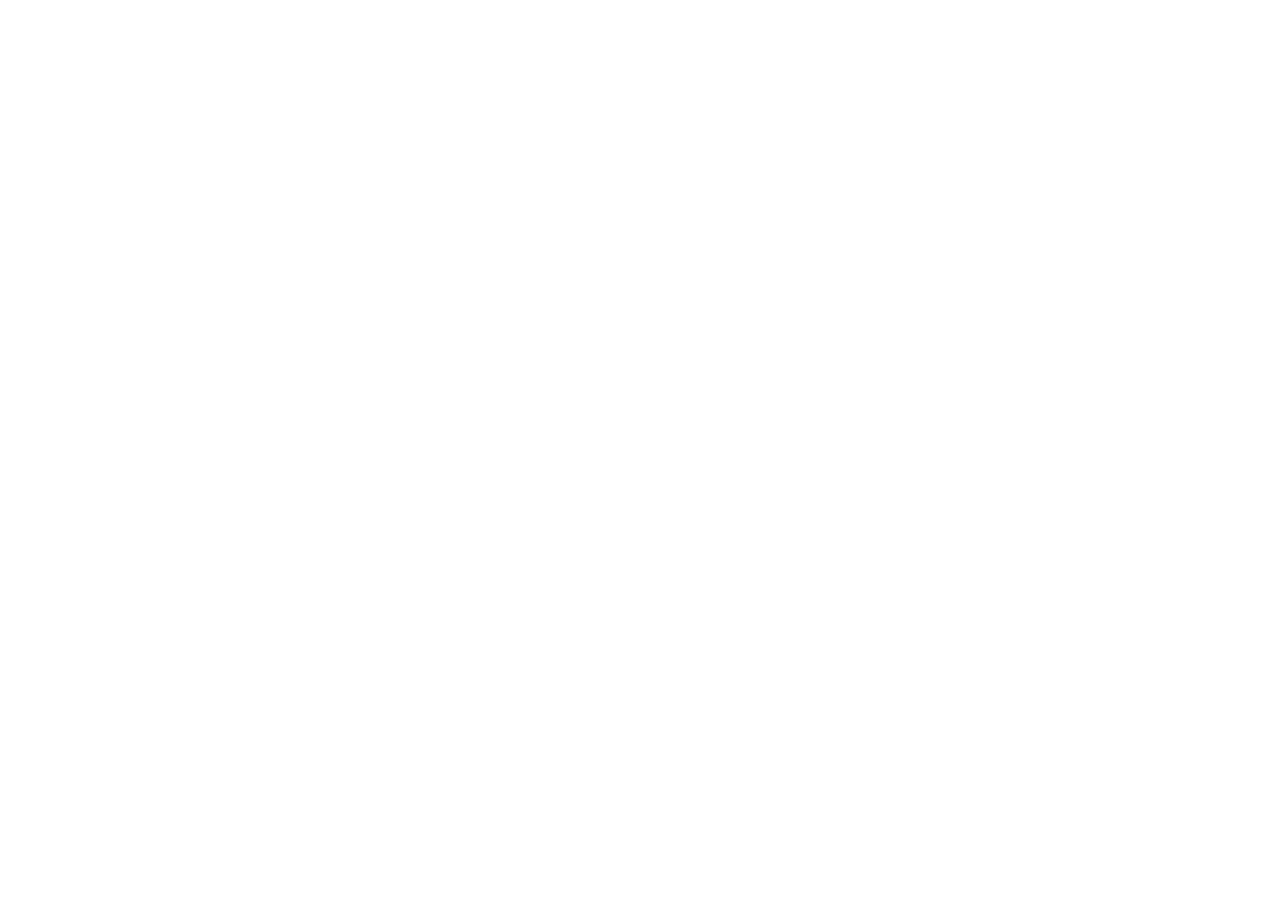
==== index.html @ b2888a11 "Initialisation du dépôt" ====
<!DOCTYPE html>
<html lang="fr">
<head>
    <meta charset="UTF-8">
    <meta name="viewport" content="width=device-width, initial-scale=1.0">
    <title>Document</title>
</head>
<body>
    
</body>
</html>
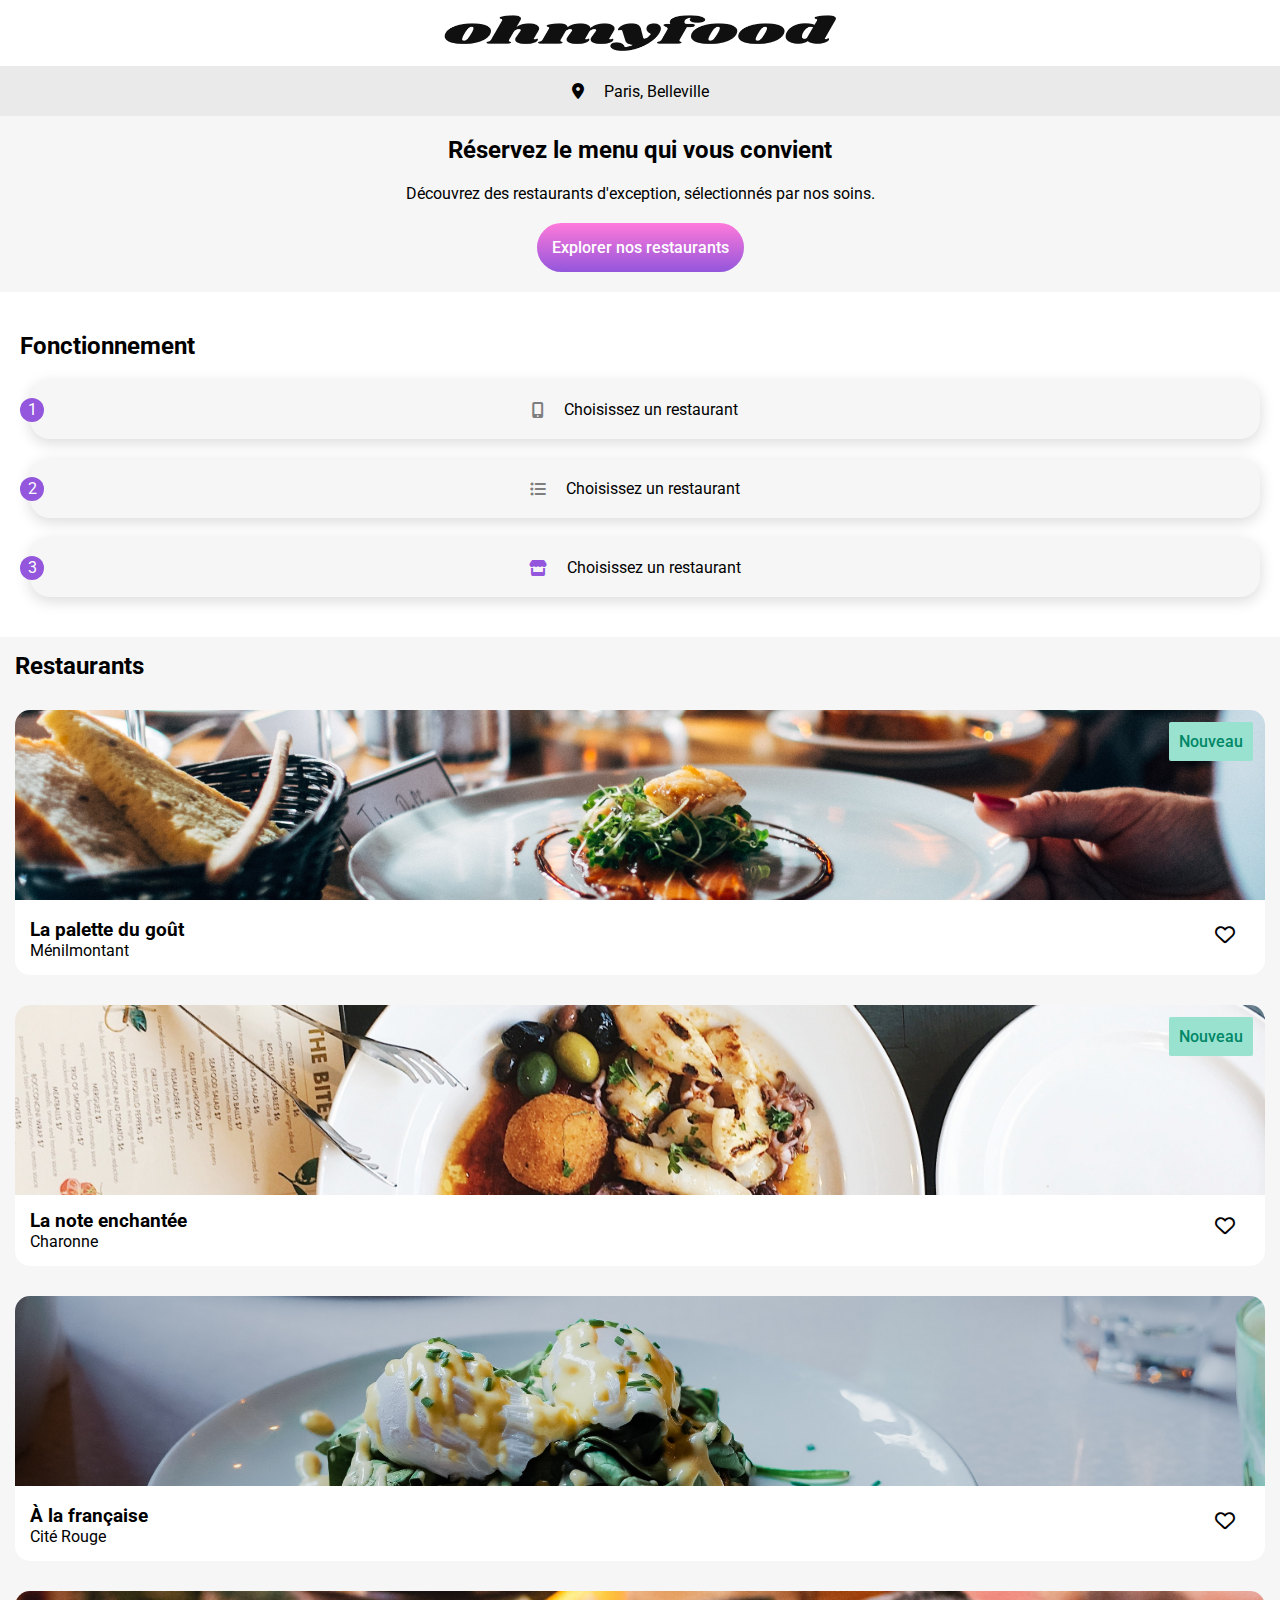
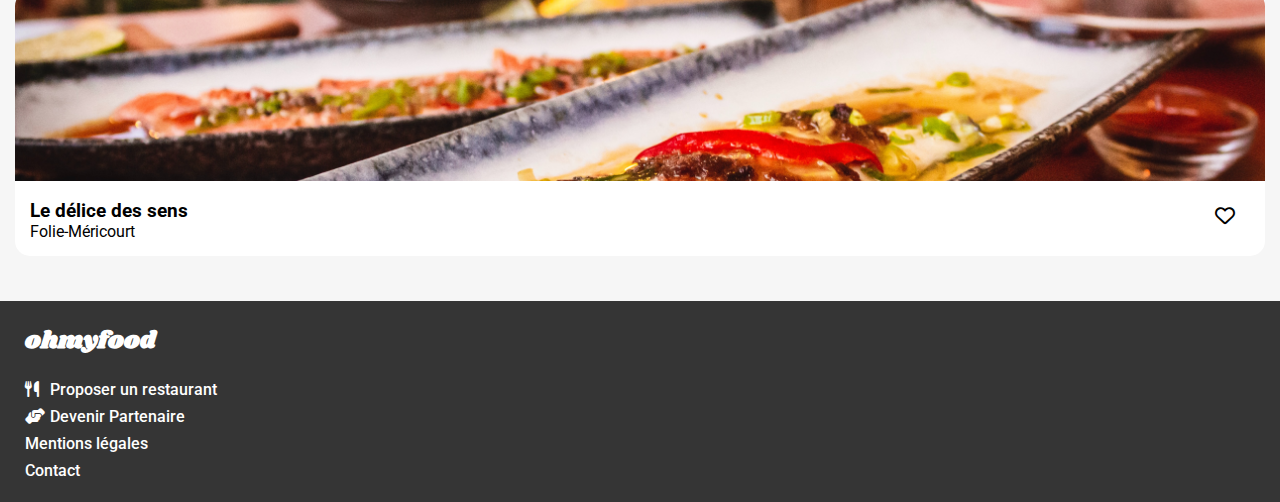
==== commit 62ae465f: "Ajout des fichiers scss + mise en page page d'accueil et composants" ====
--- a/index.html
+++ b/index.html
@@ -1,11 +1,161 @@
 <!DOCTYPE html>
 <html lang="fr">
+
 <head>
     <meta charset="UTF-8">
     <meta name="viewport" content="width=device-width, initial-scale=1.0">
-    <title>Document</title>
+    <link rel="stylesheet"
+        href="https://cdnjs.cloudflare.com/ajax/libs/font-awesome/6.4.2/css/all.min.css">
+    <link rel="stylesheet" href="assets/scss/style.css">
+    <title>Ohmyfood</title>
 </head>
+
 <body>
-    
+    <header>
+        <nav>
+            <div class="nav__logo">
+                <img class="nav__logo--img"
+                    src="assets/images/logo/ohmyfood.png"
+                    alt="Logo de l'entreprise">
+            </div>
+            <p class="nav__input">
+                <i class="fa-solid fa-location-dot"></i> Paris, Belleville
+            </p>
+        </nav>
+        <section class="section-header">
+            <h1>Réservez le menu qui vous convient</h1>
+            <p>Découvrez des restaurants d'exception, sélectionnés par nos
+                soins.</p>
+            <a href="#" class="main-button">Explorer nos restaurants</a>
+        </section>
+    </header>
+    <main>
+        <section class="section-function">
+            <h2>Fonctionnement </h2>
+            <div class="section-function__tips">
+                <div class="section-function__tips--dot">1</div>
+                <i class="fa-solid fa-mobile-screen-button"></i>
+                <p class="">Choisissez un restaurant </p>
+            </div>
+            <div class="section-function__tips">
+                <div class="section-function__tips--dot">2</div>
+                <i class="fa-solid fa-list-ul"></i>
+                <p>Choisissez un restaurant</p>
+            </div>
+            <div class="section-function__tips">
+                <div class="section-function__tips--dot">3</div>
+                <i class="fa-solid fa-store"></i>
+                <p>Choisissez un restaurant </p>
+            </div>
+        </section>
+        <section class="section-restaurants">
+            <h2>Restaurants</h2>
+            <div>
+                <article class="cards">
+                    <a href="#" class="cards__link">
+                        <img class="cards__img"
+                            src="assets/images/restaurants/La-palette-du-gout.jpg"
+                            alt="">
+                        <div class="cards__tag">Nouveau</div>
+                        <div class="cards__content">
+                            <div class="cards__title">
+                                <h3>La palette du goût</h3>
+                                <p>Ménilmontant</p>
+                            </div>
+                        </div>
+                    </a>
+                    <div class="cards__icone">
+                        <label for="checkbox" class="heart fa-stack">
+                            <input type="checkbox" name="validate"
+                                id="checkbox">
+                            <i class="fa-regular fa-heart fa-stack-1x"></i>
+                            <i class="fa-solid fa-heart fa-stack-1x"></i>
+                        </label>
+                    </div>
+                </article>
+                <article class="cards">
+                    <img class="cards__img"
+                        src="assets/images/restaurants/la-note-enchantee.jpg"
+                        alt="">
+                    <a href="#" class="cards__link">
+                        <div class="cards__tag">Nouveau</div>
+                        <div class="cards__content">
+                            <div class="cards__title">
+                                <h3>La note enchantée</h3>
+                                <p>Charonne</p>
+                            </div>
+                        </div>
+                    </a>
+                    <div class="cards__icone">
+                        <label for="checkbox2" class="heart fa-stack">
+                            <input type="checkbox" name="validate"
+                                id="checkbox2">
+                            <i class="fa-regular fa-heart fa-stack-1x"></i><i
+                                class="fa-solid fa-heart fa-stack-1x"></i>
+                        </label>
+                    </div>
+                </article>
+                <article class="cards">
+                    <a href="#" class="cards__link">
+                        <img class="cards__img"
+                            src="assets/images/restaurants/a-la-francaise.jpg"
+                            alt="">
+                        <div class="cards__content">
+                            <div class="cards__title">
+                                <h3>À la française</h3>
+                                <p>Cité Rouge</p>
+                            </div>
+
+                        </div>
+                    </a>
+                    <div class="cards__icone">
+                        <label for="checkbox3" class="heart fa-stack">
+                            <input type="checkbox" name="validate"
+                                id="checkbox3">
+                            <i class="fa-regular fa-heart fa-stack-1x"></i><i
+                                class="fa-solid fa-heart fa-stack-1x"></i>
+                        </label>
+                    </div>
+                </article>
+                <article class="cards">
+                    <a href="#" class="cards__link">
+                        <img class="cards__img"
+                            src="assets/images/restaurants/le-delice-des-sens.jpg"
+                            alt="">
+
+                        <div class="cards__content">
+
+                            <div class="cards__title">
+                                <h3>Le délice des sens</h3>
+                                <p>Folie-Méricourt</p>
+                            </div>
+                        </div>
+                    </a>
+                    <div class="cards__icone">
+                        <label for="checkbox4" class="heart fa-stack">
+                            <input type="checkbox" name="validate"
+                                id="checkbox4">
+                            <i class="fa-regular fa-heart fa-stack-1x"></i><i
+                                class="fa-solid fa-heart fa-stack-1x"></i>
+                        </label>
+                    </div>
+                </article>
+            </div>
+        </section>
+    </main>
+    <footer class="footer">
+        <h2 class="footer__title">ohmyfood</h2>
+        <ul class="footer__list">
+            <li class="footer__list--link"><i
+                    class="fa-solid fa-utensils"></i><a href="">Proposer un
+                    restaurant</a></li>
+            <li class="footer__list--link"><i
+                    class="fa-solid fa-handshake-angle"></i><a href="">Devenir
+                    Partenaire</a></li>
+            <li class="footer__list--link"><a href="#">Mentions légales</a></li>
+            <li class="footer__list--link"><a href="#">Contact</a></li>
+        </ul>
+    </footer>
 </body>
+
 </html>--- a/assets/scss/style.css
+++ b/assets/scss/style.css
@@ -0,0 +1,223 @@
+/**  Colors **/
+/************ Fonts **************/
+@import url("https://fonts.googleapis.com/css2?family=Roboto:ital,wght@0,300;0,400;0,500;0,700;1,500&display=swap");
+@import url("https://fonts.googleapis.com/css2?family=Roboto:ital,wght@0,300;0,400;0,500;0,700;1,500&family=Shrikhand&display=swap");
+/********** Linked SCSS files **********/
+.main-button {
+  width: -moz-fit-content;
+  width: fit-content;
+  background: linear-gradient(#FF79DA, #9356DC);
+  border-radius: 50px;
+  color: rgb(255, 255, 255);
+  text-align: center;
+  text-decoration: none;
+  padding: 15px;
+  font-weight: 500;
+}
+.cards {
+  position: relative;
+  display: flex;
+  flex-direction: column;
+  border-radius: 15px;
+  border-radius: 15px;
+  background: rgb(255, 255, 255);
+  overflow: hidden;
+  margin: 30px 0;
+}
+.cards__link {
+  text-decoration: none;
+  color: black;
+}
+.cards__img {
+  width: 100%;
+  height: 190px;
+  -o-object-fit: cover;
+     object-fit: cover;
+}
+.cards__tag {
+  position: absolute;
+}
+.cards__content {
+  display: flex;
+  justify-content: space-between;
+  padding: 15px;
+}
+.cards__title {
+  width: 70%;
+}
+.cards__icone {
+  font-size: 20px;
+  position: absolute;
+  right: 15px;
+  bottom: 20px;
+}
+
+.cards__tag {
+  position: absolute;
+  top: 12px;
+  right: 12px;
+  background: #99E2D0;
+  color: rgb(0, 135, 102);
+  font-weight: 500;
+  border-radius: 2px;
+  padding: 10px;
+}
+
+#checkbox, #checkbox2, #checkbox3, #checkbox4 {
+  display: none;
+}
+
+i.fa-solid.fa-heart {
+  visibility: hidden;
+  font-size: 0;
+  transition: all 0.5s ease-in-out;
+}
+
+input[type=checkbox]:checked ~ i.fa-solid.fa-heart {
+  background: linear-gradient(#FF79DA, #9356DC);
+  -webkit-background-clip: text;
+          background-clip: text;
+  -webkit-text-fill-color: transparent;
+  visibility: inherit;
+  font-size: 23px;
+}
+
+.footer {
+  padding: 22px 25px;
+  display: flex;
+  flex-direction: column;
+  background: rgb(53, 53, 53);
+  color: rgb(255, 255, 255);
+}
+.footer__title {
+  font-family: "shrikhand";
+  padding-bottom: 22px;
+}
+.footer__list {
+  display: flex;
+  flex-direction: column;
+  gap: 8px;
+  list-style: none;
+  font-weight: 500;
+  padding: 0;
+}
+.footer__list--link a {
+  text-decoration: none;
+  color: rgb(255, 255, 255);
+}
+.footer__list--link i {
+  width: 20px;
+  padding-right: 5px;
+}
+
+.loader {
+  display: flex;
+  justify-content: center;
+  align-items: center;
+}
+.loader__object {
+  height: 25vh;
+  animation: titlescale 3000ms infinite alternate-reverse;
+  font-size: 40px;
+}
+
+@keyframes titlescale {
+  0% {
+    top: 20%;
+  }
+  100% {
+    bottom: 70%;
+  }
+}
+/***************************************/
+* {
+  margin: 0;
+  font-family: "roboto", sans-serif;
+}
+
+/***************  HEADER **************/
+nav {
+  width: 100%;
+  display: flex;
+  flex-direction: column;
+  align-items: center;
+}
+nav .nav__logo {
+  width: 100%;
+  display: flex;
+  justify-content: center;
+  height: 36px;
+  padding: 15px;
+  box-shadow: 0 2px 4px 0 rgba(0, 0, 0, 0.15);
+}
+nav .nav__input {
+  display: flex;
+  justify-content: center;
+  align-items: center;
+  width: 100%;
+  margin: auto;
+  height: 50px;
+  background-color: rgb(234, 234, 234);
+  font-size: 16px;
+}
+nav .nav__input .fa-location-dot {
+  margin-right: 20px;
+}
+
+.section-header {
+  padding: 20px;
+  display: flex;
+  flex-direction: column;
+  text-align: center;
+  align-items: center;
+  gap: 20px;
+  background-color: rgb(246, 246, 246);
+}
+.section-header h1 {
+  font-size: 24px;
+}
+
+.section-function {
+  display: flex;
+  flex-direction: column;
+  gap: 20px;
+  margin: 40px 20px;
+}
+.section-function__tips {
+  display: flex;
+  justify-content: center;
+  align-items: center;
+  position: relative;
+  background-color: rgb(246, 246, 246);
+  box-shadow: 0 4px 15px 0 rgba(0, 0, 0, 0.15);
+  border-radius: 20px;
+  margin-left: 10px;
+}
+.section-function__tips--dot {
+  width: 24px;
+  height: 24px;
+  position: absolute;
+  left: -10px;
+  display: flex;
+  justify-content: center;
+  align-items: center;
+  background: #9356DC;
+  border-radius: 20px;
+  color: rgb(255, 255, 255);
+}
+.section-function__tips i {
+  color: rgb(126, 126, 126);
+}
+.section-function__tips p {
+  padding: 20px;
+}
+.section-function .fa-store {
+  color: #9356DC;
+}
+
+.section-restaurants {
+  background: rgb(246, 246, 246);
+  padding: 15px;
+  display: flex;
+  flex-direction: column;
+}/*# sourceMappingURL=style.css.map */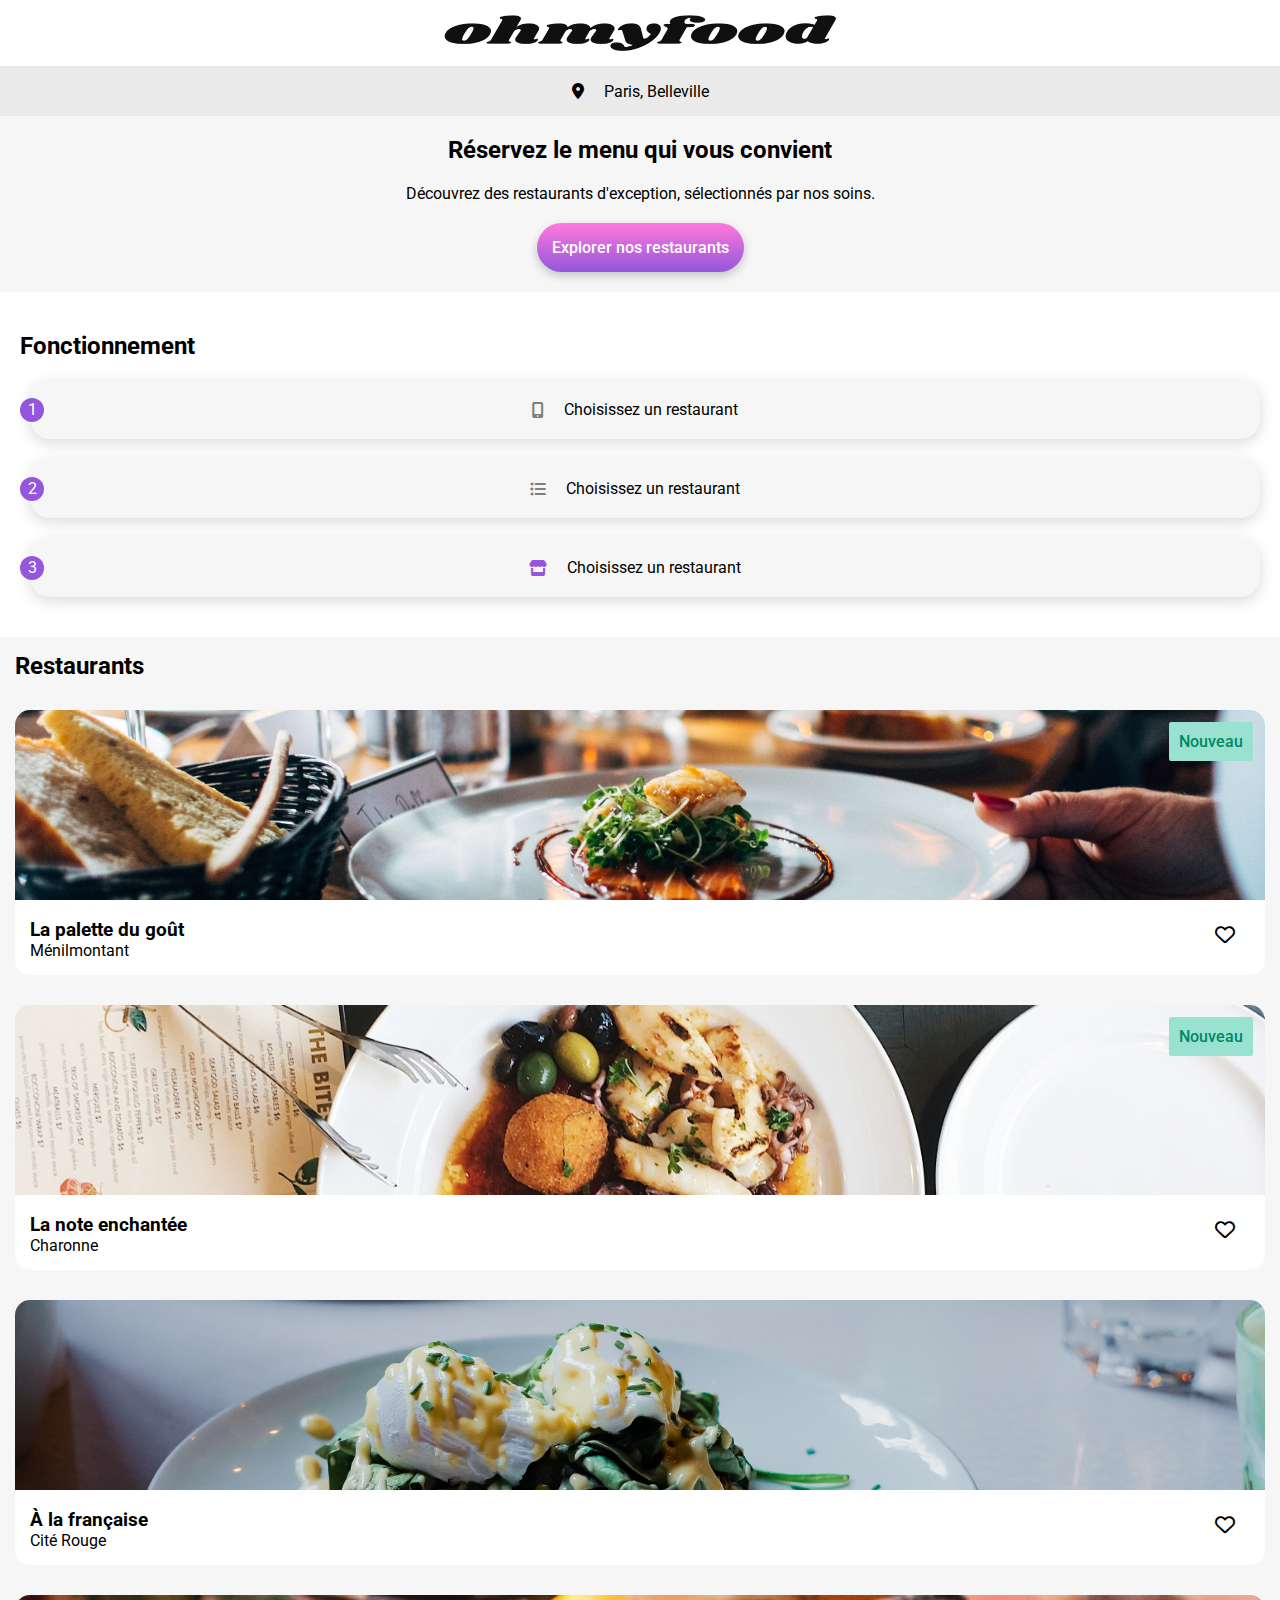
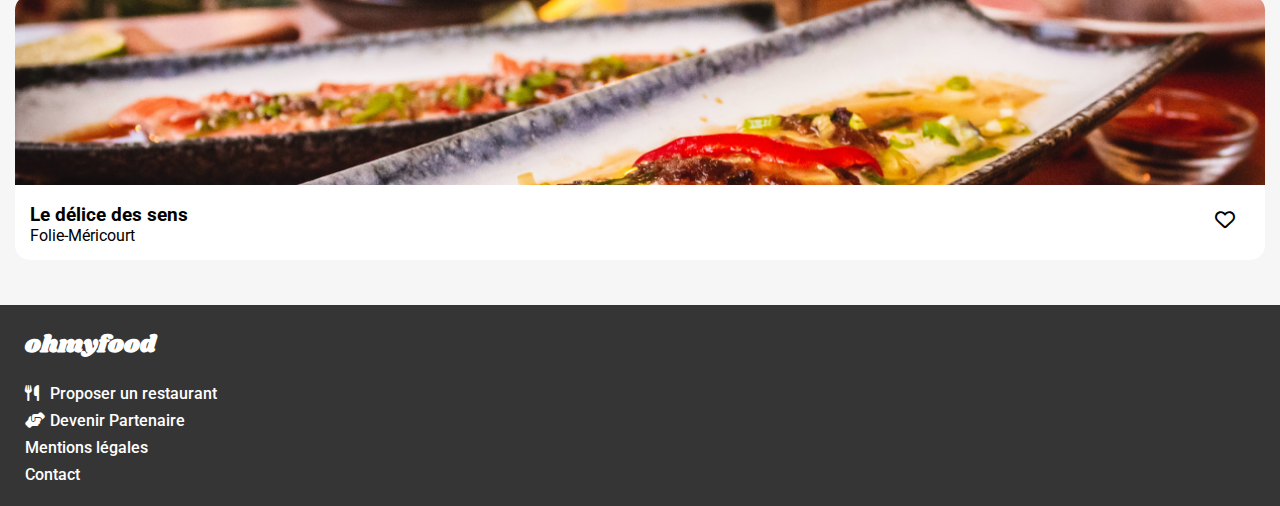
==== commit 85c1d270: "Ajouts effets hover Bouton" ====
--- a/index.html
+++ b/index.html
@@ -1,6 +1,6 @@
 <!DOCTYPE html>
 <html lang="fr">
-
+ 
 <head>
     <meta charset="UTF-8">
     <meta name="viewport" content="width=device-width, initial-scale=1.0">
@@ -74,10 +74,10 @@
                     </div>
                 </article>
                 <article class="cards">
+                    <a href="#" class="cards__link">
                     <img class="cards__img"
                         src="assets/images/restaurants/la-note-enchantee.jpg"
                         alt="">
-                    <a href="#" class="cards__link">
                         <div class="cards__tag">Nouveau</div>
                         <div class="cards__content">
                             <div class="cards__title">
--- a/assets/scss/style.css
+++ b/assets/scss/style.css
@@ -4,16 +4,22 @@
 @import url("https://fonts.googleapis.com/css2?family=Roboto:ital,wght@0,300;0,400;0,500;0,700;1,500&family=Shrikhand&display=swap");
 /********** Linked SCSS files **********/
 .main-button {
-  width: -moz-fit-content;
-  width: fit-content;
   background: linear-gradient(#FF79DA, #9356DC);
   border-radius: 50px;
   color: rgb(255, 255, 255);
+  box-shadow: 0 4px 10px 0 rgba(0, 0, 0, 0.2);
   text-align: center;
   text-decoration: none;
   padding: 15px;
   font-weight: 500;
-}
+  transition: all 400ms ease-in-out;
+}
+.main-button:hover {
+  background: linear-gradient(#ff93e1, #a16be0);
+  box-shadow: 0 4px 10px 0 rgba(0, 0, 0, 0.4);
+  transform: scale(1.005);
+}
+
 .cards {
   position: relative;
   display: flex;
@@ -67,10 +73,15 @@
   display: none;
 }
 
+i.fa-regular.fa-heart:hover {
+  cursor: pointer;
+}
+
 i.fa-solid.fa-heart {
   visibility: hidden;
   font-size: 0;
   transition: all 0.5s ease-in-out;
+  cursor: pointer;
 }
 
 input[type=checkbox]:checked ~ i.fa-solid.fa-heart {
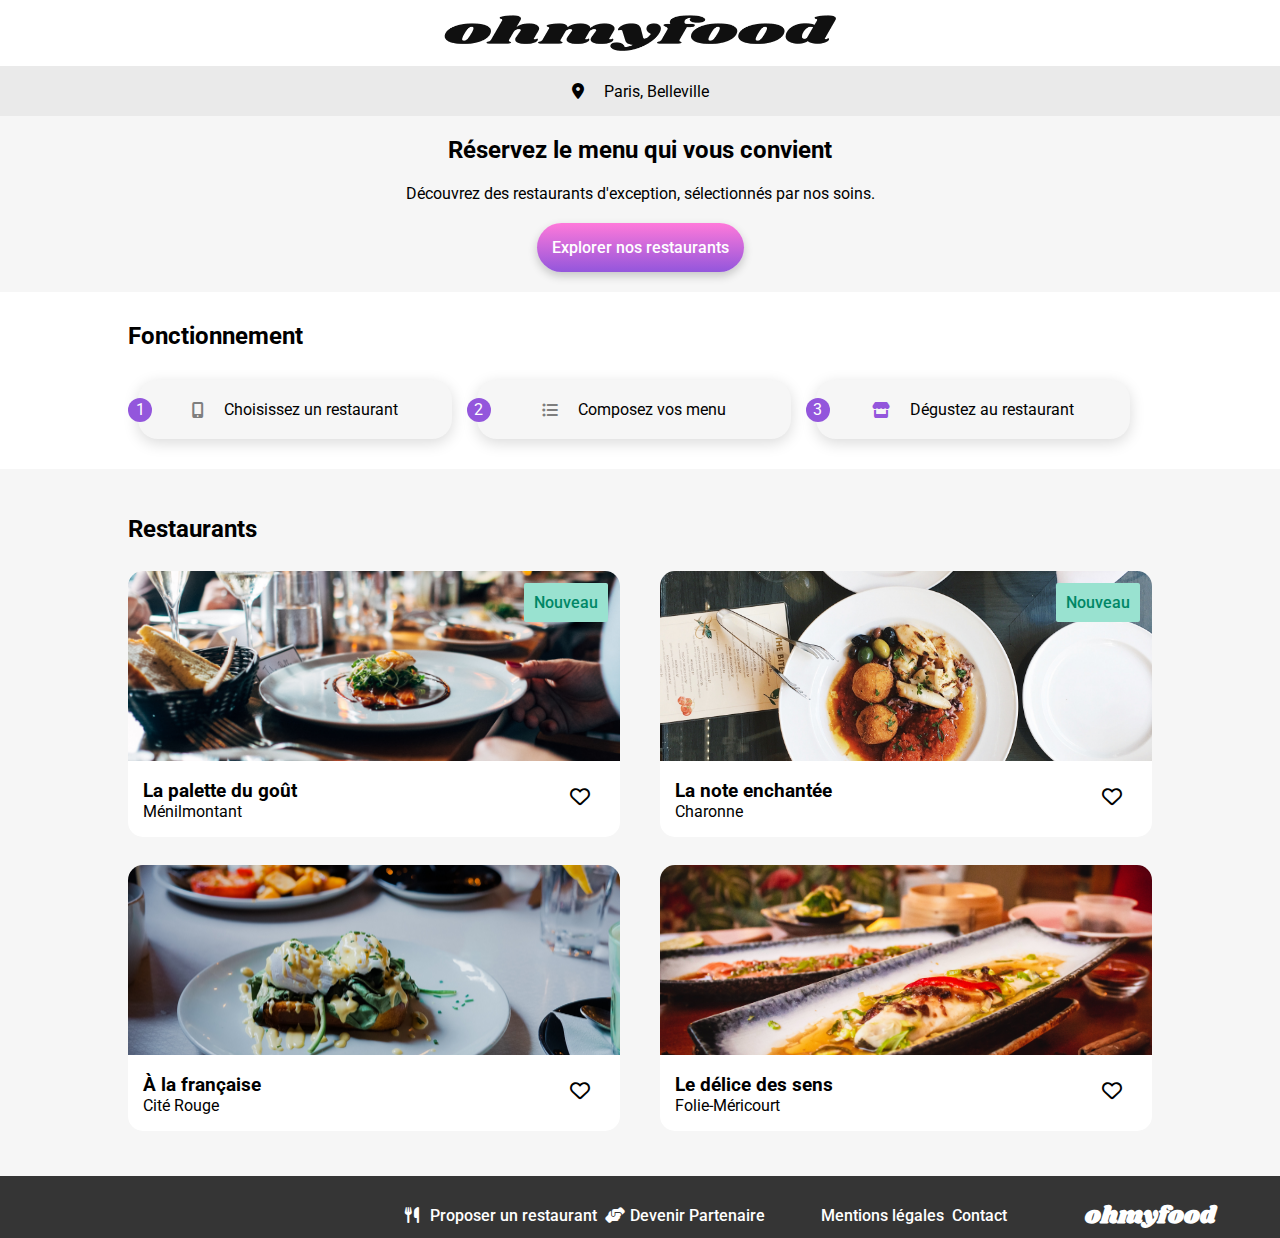
==== commit 70776392: "Ajout des media queries, légère refonte du code" ====
--- a/index.html
+++ b/index.html
@@ -11,6 +11,7 @@
 </head>
 
 <body>
+    <div class="body__container">
     <header>
         <nav>
             <div class="nav__logo">
@@ -31,26 +32,29 @@
     </header>
     <main>
         <section class="section-function">
-            <h2>Fonctionnement </h2>
-            <div class="section-function__tips">
-                <div class="section-function__tips--dot">1</div>
+            <h2>Fonctionnement</h2>
+            <div class="section-function__container">
+            <div class="section-function__container--tips">
+                <div class="section-function__container--tips--dot">1</div>
                 <i class="fa-solid fa-mobile-screen-button"></i>
-                <p class="">Choisissez un restaurant </p>
+                <p class="">Choisissez un restaurant</p>
             </div>
-            <div class="section-function__tips">
-                <div class="section-function__tips--dot">2</div>
+            <div class="section-function__container--tips">
+                <div class="section-function__container--tips--dot">2</div>
                 <i class="fa-solid fa-list-ul"></i>
-                <p>Choisissez un restaurant</p>
+                <p>Composez vos menu</p>
             </div>
-            <div class="section-function__tips">
-                <div class="section-function__tips--dot">3</div>
+            <div class="section-function__container--tips">
+                <div class="section-function__container--tips--dot">3</div>
                 <i class="fa-solid fa-store"></i>
-                <p>Choisissez un restaurant </p>
+                <p>Dégustez au restaurant</p>
             </div>
+        </div>
         </section>
         <section class="section-restaurants">
-            <h2>Restaurants</h2>
-            <div>
+            <div class="section-restaurants__container">
+                <h2 class="section-restaurants__title">Restaurants</h2>
+            
                 <article class="cards">
                     <a href="#" class="cards__link">
                         <img class="cards__img"
@@ -141,7 +145,8 @@
                     </div>
                 </article>
             </div>
-        </section>
+            </section>
+
     </main>
     <footer class="footer">
         <h2 class="footer__title">ohmyfood</h2>
@@ -156,6 +161,7 @@
             <li class="footer__list--link"><a href="#">Contact</a></li>
         </ul>
     </footer>
+</div>
 </body>
 
 </html>--- a/assets/scss/style.css
+++ b/assets/scss/style.css
@@ -24,11 +24,12 @@
   position: relative;
   display: flex;
   flex-direction: column;
+  height: 251px;
   border-radius: 15px;
   border-radius: 15px;
   background: rgb(255, 255, 255);
   overflow: hidden;
-  margin: 30px 0;
+  padding-bottom: 15px;
 }
 .cards__link {
   text-decoration: none;
@@ -44,8 +45,6 @@
   position: absolute;
 }
 .cards__content {
-  display: flex;
-  justify-content: space-between;
   padding: 15px;
 }
 .cards__title {
@@ -93,6 +92,21 @@
   font-size: 23px;
 }
 
+/****** Media queries ***********/
+/* Medium devices (tablets, more/equal than 769px) */
+@media (min-width: 769px) {
+  .cards {
+    min-width: 48%;
+    max-width: 490px;
+  }
+}
+/* Large Devices (Desktop, more/equal than 1025px */
+@media (min-width: 1025px) {
+  .cards {
+    min-width: 48%;
+    max-width: 490px;
+  }
+}
 .footer {
   padding: 22px 25px;
   display: flex;
@@ -102,7 +116,6 @@
 }
 .footer__title {
   font-family: "shrikhand";
-  padding-bottom: 22px;
 }
 .footer__list {
   display: flex;
@@ -110,7 +123,8 @@
   gap: 8px;
   list-style: none;
   font-weight: 500;
-  padding: 0;
+  margin-top: 15px;
+  padding-left: 0;
 }
 .footer__list--link a {
   text-decoration: none;
@@ -121,6 +135,38 @@
   padding-right: 5px;
 }
 
+/****** Media queries ***********/
+/* Medium devices (tablets, more/equal than 769px) */
+@media (min-width: 769px) {
+  .footer {
+    flex-direction: row-reverse;
+    align-items: center;
+  }
+  .footer__title {
+    margin-left: 20px;
+  }
+  .footer__list {
+    flex-direction: row;
+    margin-top: 0;
+  }
+  .footer__list :nth-child(3) {
+    margin-left: 1rem;
+  }
+}
+/* Large Devices (Desktop, more/equal than 1025px */
+@media (min-width: 1025px) {
+  .footer {
+    padding-inline: 5%;
+    padding-bottom: 5px;
+    align-items: center;
+  }
+  .footer__title {
+    padding-left: 5%;
+  }
+  .footer__list :nth-child(3) {
+    margin-left: 3rem;
+  }
+}
 .loader {
   display: flex;
   justify-content: center;
@@ -146,6 +192,16 @@
   font-family: "roboto", sans-serif;
 }
 
+body {
+  display: flex;
+  justify-content: center;
+}
+
+.body__container {
+  width: 100%;
+  max-width: 1440px;
+}
+
 /***************  HEADER **************/
 nav {
   width: 100%;
@@ -189,12 +245,16 @@
 }
 
 .section-function {
-  display: flex;
-  flex-direction: column;
-  gap: 20px;
-  margin: 40px 20px;
-}
-.section-function__tips {
+  padding: 30px 5%;
+}
+.section-function__container {
+  margin-top: 30px;
+  padding-left: 10px;
+  display: flex;
+  flex-direction: column;
+  gap: 25px;
+}
+.section-function__container--tips {
   display: flex;
   justify-content: center;
   align-items: center;
@@ -202,9 +262,9 @@
   background-color: rgb(246, 246, 246);
   box-shadow: 0 4px 15px 0 rgba(0, 0, 0, 0.15);
   border-radius: 20px;
-  margin-left: 10px;
-}
-.section-function__tips--dot {
+  padding: 0 15px;
+}
+.section-function__container--tips--dot {
   width: 24px;
   height: 24px;
   position: absolute;
@@ -216,19 +276,59 @@
   border-radius: 20px;
   color: rgb(255, 255, 255);
 }
-.section-function__tips i {
+.section-function__container--tips i {
+  padding-left: 20px;
   color: rgb(126, 126, 126);
 }
-.section-function__tips p {
+.section-function__container--tips p {
   padding: 20px;
 }
-.section-function .fa-store {
+.section-function__container .fa-store {
   color: #9356DC;
 }
 
 .section-restaurants {
   background: rgb(246, 246, 246);
-  padding: 15px;
-  display: flex;
-  flex-direction: column;
+  padding: 2% 5%;
+  display: flex;
+  flex-direction: column;
+}
+.section-restaurants__container {
+  margin: 20px 0;
+  display: flex;
+  flex-direction: column;
+  gap: 28px;
+}
+
+/****** Media queries ***********/
+/* Medium devices (tablets, more/equal than 769px) */
+@media (min-width: 769px) {
+  .section-function {
+    padding-inline: 5%;
+  }
+  .section-restaurants {
+    padding-inline: 5%;
+  }
+  .section-restaurants__title {
+    width: 100%;
+  }
+  .section-restaurants__container {
+    flex-flow: row wrap;
+    justify-content: space-between;
+  }
+}
+/* Large Devices (Desktop, more/equal than 1025px */
+@media (min-width: 1025px) {
+  .section-function {
+    padding-inline: 10%;
+  }
+  .section-function__container {
+    flex-direction: row;
+  }
+  .section-function__container--tips {
+    width: 28%;
+  }
+  .section-restaurants {
+    padding-inline: 10%;
+  }
 }/*# sourceMappingURL=style.css.map */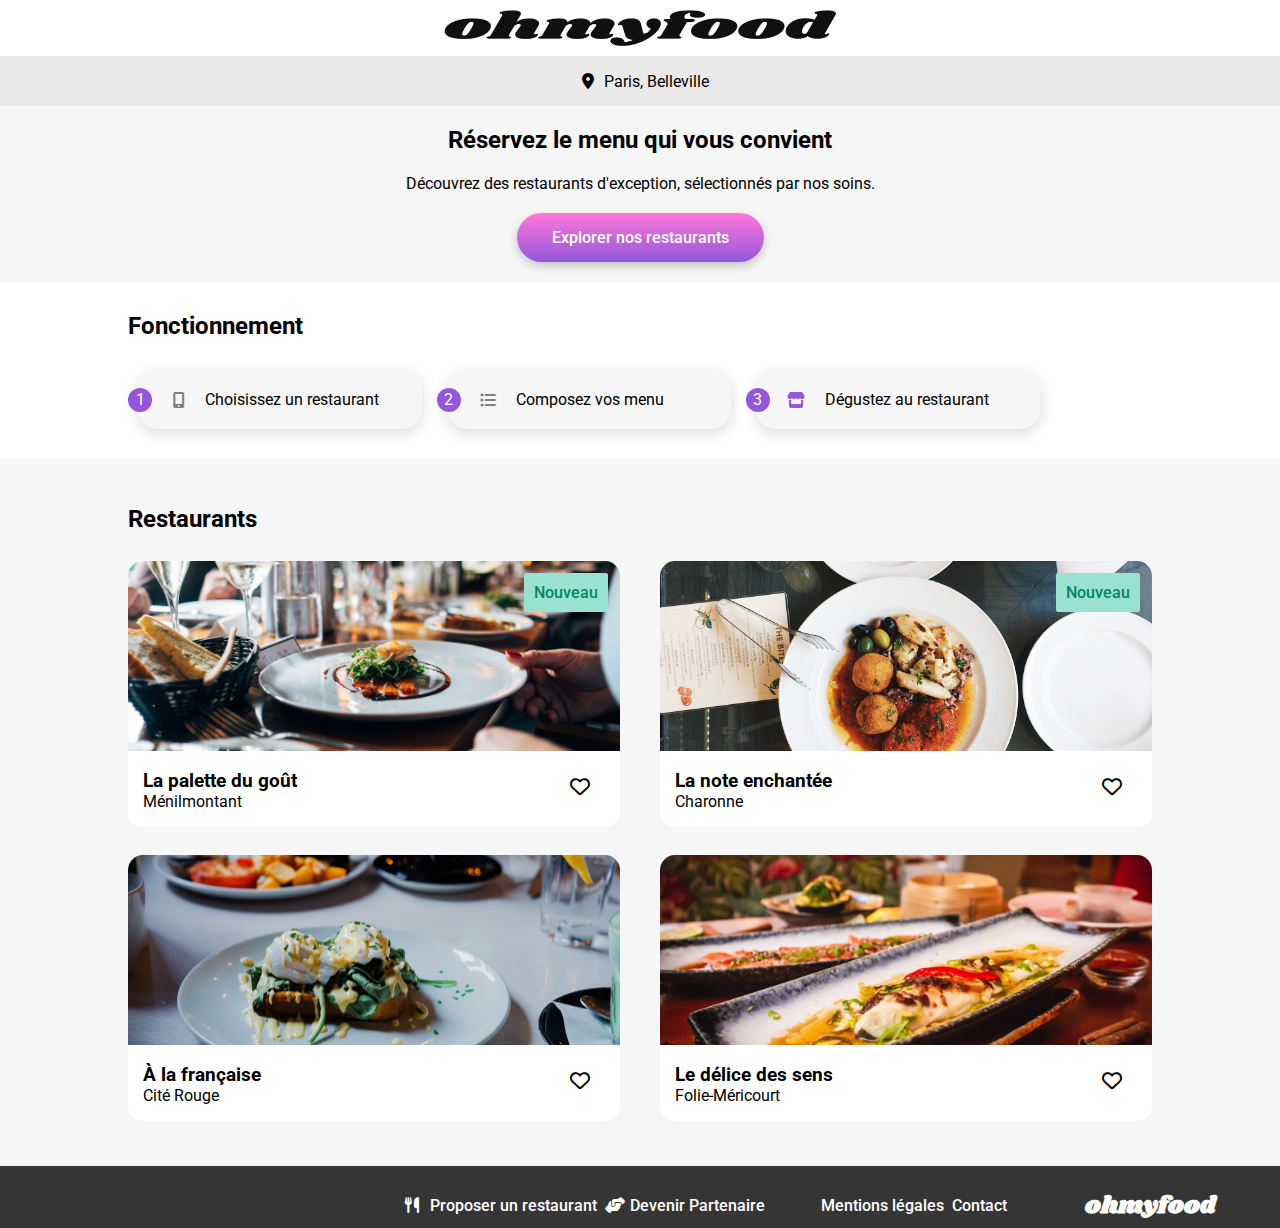
==== commit 576731f0: "Nouvelle architecture + ajout des pages restaurant" ====
--- a/index.html
+++ b/index.html
@@ -6,7 +6,7 @@
     <meta name="viewport" content="width=device-width, initial-scale=1.0">
     <link rel="stylesheet"
         href="https://cdnjs.cloudflare.com/ajax/libs/font-awesome/6.4.2/css/all.min.css">
-    <link rel="stylesheet" href="assets/scss/style.css">
+    <link rel="stylesheet" href="./assets/css/style.css">
     <title>Ohmyfood</title>
 </head>
 
@@ -16,7 +16,7 @@
         <nav>
             <div class="nav__logo">
                 <img class="nav__logo--img"
-                    src="assets/images/logo/ohmyfood.png"
+                    src="./sass/ressources/images/logo/ohmyfood.png"
                     alt="Logo de l'entreprise">
             </div>
             <p class="nav__input">
@@ -36,17 +36,17 @@
             <div class="section-function__container">
             <div class="section-function__container--tips">
                 <div class="section-function__container--tips--dot">1</div>
-                <i class="fa-solid fa-mobile-screen-button"></i>
-                <p class="">Choisissez un restaurant</p>
+                <i class="fa-solid fa-mobile-screen-button adjust-position-1"></i>
+                <p>Choisissez un restaurant</p>
             </div>
             <div class="section-function__container--tips">
                 <div class="section-function__container--tips--dot">2</div>
-                <i class="fa-solid fa-list-ul"></i>
+                <i class="fa-solid fa-list-ul adjust-position-2"></i>
                 <p>Composez vos menu</p>
             </div>
             <div class="section-function__container--tips">
                 <div class="section-function__container--tips--dot">3</div>
-                <i class="fa-solid fa-store"></i>
+                <i class="fa-solid fa-store adjust-position-3"></i>
                 <p>Dégustez au restaurant</p>
             </div>
         </div>
@@ -56,9 +56,9 @@
                 <h2 class="section-restaurants__title">Restaurants</h2>
             
                 <article class="cards">
-                    <a href="#" class="cards__link">
+                    <a href="./restaurants/la-palette-du-gout.html" class="cards__link">
                         <img class="cards__img"
-                            src="assets/images/restaurants/La-palette-du-gout.jpg"
+                            src="./sass/ressources/images/restaurants/la-palette-du-gout.jpg"
                             alt="">
                         <div class="cards__tag">Nouveau</div>
                         <div class="cards__content">
@@ -78,9 +78,9 @@
                     </div>
                 </article>
                 <article class="cards">
-                    <a href="#" class="cards__link">
+                    <a href="./restaurants/la-note-enchantee.html" class="cards__link">
                     <img class="cards__img"
-                        src="assets/images/restaurants/la-note-enchantee.jpg"
+                        src="./sass/ressources/images/restaurants/la-note-enchantee.jpg"
                         alt="">
                         <div class="cards__tag">Nouveau</div>
                         <div class="cards__content">
@@ -100,9 +100,9 @@
                     </div>
                 </article>
                 <article class="cards">
-                    <a href="#" class="cards__link">
+                    <a href="./restaurants/a-la-francaise.html" class="cards__link">
                         <img class="cards__img"
-                            src="assets/images/restaurants/a-la-francaise.jpg"
+                            src="./sass/ressources/images/restaurants/a-la-francaise.jpg"
                             alt="">
                         <div class="cards__content">
                             <div class="cards__title">
@@ -122,9 +122,9 @@
                     </div>
                 </article>
                 <article class="cards">
-                    <a href="#" class="cards__link">
+                    <a href="./restaurants/le-delice-des-sens.html" class="cards__link">
                         <img class="cards__img"
-                            src="assets/images/restaurants/le-delice-des-sens.jpg"
+                            src="./sass/ressources/images/restaurants/le-delice-des-sens.jpg"
                             alt="">
 
                         <div class="cards__content">
@@ -158,7 +158,7 @@
                     class="fa-solid fa-handshake-angle"></i><a href="">Devenir
                     Partenaire</a></li>
             <li class="footer__list--link"><a href="#">Mentions légales</a></li>
-            <li class="footer__list--link"><a href="#">Contact</a></li>
+            <li class="footer__list--link"><a href="mailtio:romain.schittek@gmail.com">Contact</a></li>
         </ul>
     </footer>
 </div>
--- a/assets/css/style.css
+++ b/assets/css/style.css
@@ -0,0 +1,441 @@
+@import url("https://fonts.googleapis.com/css2?family=Roboto:wght@300;400;500;700&family=Shrikhand&display=swap");
+/**  Colors **/
+.main-button {
+  background: linear-gradient(#FF79DA, #9356DC);
+  border-radius: 50px;
+  color: rgb(255, 255, 255);
+  box-shadow: 0 4px 10px 0 rgba(0, 0, 0, 0.2);
+  text-align: center;
+  text-decoration: none;
+  padding: 15px 35px;
+  font-weight: 500;
+  transition: all 400ms ease-in-out;
+  position: relative;
+  z-index: 25;
+}
+.main-button:hover {
+  background: linear-gradient(#ff93e1, #a16be0);
+  box-shadow: 0 4px 10px 0 rgba(0, 0, 0, 0.4);
+  transform: scale(1.05);
+}
+
+.cards {
+  position: relative;
+  display: flex;
+  flex-direction: column;
+  height: 251px;
+  border-radius: 15px;
+  border-radius: 15px;
+  background: rgb(255, 255, 255);
+  overflow: hidden;
+  padding-bottom: 15px;
+}
+.cards__link {
+  text-decoration: none;
+  color: black;
+}
+.cards__img {
+  width: 100%;
+  height: 190px;
+  object-fit: cover;
+}
+.cards__tag {
+  position: absolute;
+}
+.cards__content {
+  padding: 15px;
+}
+.cards__title {
+  width: 70%;
+}
+.cards__icone {
+  font-size: 20px;
+  position: absolute;
+  right: 15px;
+  bottom: 20px;
+}
+
+.cards__tag {
+  position: absolute;
+  top: 12px;
+  right: 12px;
+  background: #99E2D0;
+  color: rgb(0, 135, 102);
+  font-weight: 500;
+  border-radius: 2px;
+  padding: 10px;
+}
+
+#checkbox, #checkbox2, #checkbox3, #checkbox4 {
+  display: none;
+}
+
+i.fa-regular.fa-heart:hover {
+  cursor: pointer;
+}
+
+i.fa-solid.fa-heart {
+  visibility: hidden;
+  font-size: 0;
+  transition: all 0.5s ease-in-out;
+  cursor: pointer;
+}
+
+input[type=checkbox]:checked ~ i.fa-solid.fa-heart {
+  background: linear-gradient(#FF79DA, #9356DC);
+  background-clip: text;
+  -webkit-text-fill-color: transparent;
+  visibility: inherit;
+  font-size: 23px;
+}
+
+/****** Media queries ***********/
+/* Medium devices (tablets, more/equal than 769px) */
+@media (min-width: 768px) {
+  .cards {
+    min-width: 47%;
+  }
+}
+/* Large Devices (Desktop, more/equal than 1025px */
+@media (min-width: 1024px) {
+  .cards {
+    min-width: 48%;
+    max-width: 490px;
+  }
+}
+.footer {
+  padding: 22px 25px;
+  display: flex;
+  flex-direction: column;
+  background: rgb(53, 53, 53);
+  color: rgb(255, 255, 255);
+}
+.footer__title {
+  font-family: "shrikhand";
+}
+.footer__list {
+  display: flex;
+  flex-direction: column;
+  gap: 8px;
+  list-style: none;
+  font-weight: 500;
+  margin-top: 15px;
+  padding-left: 0;
+}
+.footer__list--link a {
+  text-decoration: none;
+  color: rgb(255, 255, 255);
+}
+.footer__list--link i {
+  width: 20px;
+  padding-right: 5px;
+}
+
+/****** Media queries ***********/
+/* Medium devices (tablets, more/equal than 769px) */
+@media (min-width: 769px) {
+  .footer {
+    flex-direction: row-reverse;
+    align-items: center;
+  }
+  .footer__title {
+    margin-left: 20px;
+  }
+  .footer__list {
+    flex-direction: row;
+    margin-top: 0;
+  }
+  .footer__list :nth-child(3) {
+    margin-left: 1rem;
+  }
+}
+/* Large Devices (Desktop, more/equal than 1025px */
+@media (min-width: 1025px) {
+  .footer {
+    padding-inline: 5%;
+    padding-bottom: 5px;
+    align-items: center;
+  }
+  .footer__title {
+    padding-left: 5%;
+  }
+  .footer__list :nth-child(3) {
+    margin-left: 3rem;
+  }
+}
+.nav-restaurant {
+  flex-direction: row;
+  justify-content: center;
+}
+.nav-restaurant__return {
+  position: relative;
+  left: 4%;
+  display: flex;
+  justify-content: center;
+  align-items: center;
+  text-decoration: none;
+  color: #000;
+  font-size: 22px;
+}
+
+.image-restaurant {
+  max-height: 275px;
+  width: 100%;
+  object-fit: cover;
+}
+
+.section-menu .title {
+  font-family: "Shrikhand", sans-serif;
+}
+.section-menu .menu-content {
+  position: relative;
+  background-color: rgb(246, 246, 246);
+  border-radius: 40px 40px 0 0;
+  margin-top: -40px;
+  padding: 5%;
+}
+.section-menu .menu-content__header {
+  display: flex;
+  justify-content: space-between;
+}
+
+i.fa-regular {
+  font-size: 20px;
+}
+
+.dish {
+  margin: 20px 0;
+}
+.dish__title {
+  font-size: 16px;
+  font-weight: 300;
+}
+.dish__available {
+  background-color: rgb(255, 255, 255);
+  border-radius: 15px;
+  box-shadow: 0px 4px 15px 0px rgba(0, 0, 0, 0.1);
+  margin: 12px 0;
+  display: flex;
+  justify-content: space-between;
+  overflow: hidden;
+  white-space: nowrap;
+}
+.dish__available:hover .dish__add--effect {
+  margin-right: 0;
+}
+.dish__content {
+  padding: 10px;
+  overflow: hidden;
+  text-overflow: ellipsis;
+}
+.dish__content--title {
+  font-size: 18px;
+  font-weight: 500;
+  overflow: hidden;
+  text-overflow: ellipsis;
+}
+.dish--price {
+  display: flex;
+  justify-content: flex-end;
+  align-items: end;
+  padding: 10px;
+  font-weight: 700;
+}
+.dish__add--effect {
+  width: 69px;
+  margin-right: -69px;
+  border-radius: 0 15px 15px 0;
+  background-color: #99E2D0;
+  color: rgb(255, 255, 255);
+  box-sizing: border-box;
+  display: flex;
+  justify-content: center;
+  align-items: center;
+  transition: margin-right 800ms 100ms;
+}
+
+.dish__add {
+  display: flex;
+}
+
+.border {
+  width: 40px;
+  border-bottom: 3px solid #99E2D0;
+}
+
+.button {
+  display: flex;
+  justify-content: center;
+}
+
+.dish__anima-0 {
+  animation: appear 1500ms ease-in-out backwards;
+}
+
+.dish__anima-1 {
+  animation: appear 1500ms ease-in-out 750ms backwards;
+}
+
+.dish__anima-2 {
+  animation: appear 1500ms ease-in-out 1000ms backwards;
+}
+
+@keyframes appear {
+  from {
+    opacity: 0;
+  }
+  to {
+    opacity: 1;
+  }
+}
+* {
+  margin: 0;
+  font-family: "Roboto", sans-serif;
+}
+
+body {
+  display: flex;
+  justify-content: center;
+}
+
+.body__container {
+  width: 100%;
+  max-width: 1440px;
+}
+
+/***************  HEADER **************/
+nav {
+  width: 100%;
+  display: flex;
+  flex-direction: column;
+  align-items: center;
+  box-shadow: 0 2px 4px 0 rgba(0, 0, 0, 0.15);
+}
+nav .nav__logo {
+  width: 100%;
+  display: flex;
+  justify-content: center;
+  height: 36px;
+  padding: 10px 0;
+}
+nav .nav__input {
+  display: flex;
+  justify-content: center;
+  align-items: center;
+  width: 100%;
+  height: 50px;
+  background-color: rgb(234, 234, 234);
+  font-size: 16px;
+}
+nav .nav__input .fa-location-dot {
+  padding-inline: 10px;
+}
+
+.section-header {
+  padding: 20px;
+  display: flex;
+  flex-direction: column;
+  text-align: center;
+  align-items: center;
+  gap: 20px;
+  background-color: rgb(246, 246, 246);
+}
+.section-header h1 {
+  font-size: 24px;
+}
+
+.section-function {
+  padding: 30px 5%;
+}
+.section-function__container {
+  margin-top: 30px;
+  padding-left: 10px;
+  display: flex;
+  flex-direction: column;
+  gap: 25px;
+}
+.section-function__container--tips {
+  display: flex;
+  justify-content: center;
+  align-items: center;
+  position: relative;
+  background-color: rgb(246, 246, 246);
+  box-shadow: 0 4px 15px 0 rgba(0, 0, 0, 0.15);
+  border-radius: 20px;
+}
+.section-function__container--tips--dot {
+  width: 24px;
+  height: 24px;
+  position: absolute;
+  left: -10px;
+  display: flex;
+  justify-content: center;
+  align-items: center;
+  background: #9356DC;
+  border-radius: 20px;
+  color: rgb(255, 255, 255);
+}
+.section-function__container--tips i {
+  color: rgb(126, 126, 126);
+}
+.section-function__container--tips p {
+  padding: 20px;
+}
+.section-function__container .fa-store {
+  color: #9356DC;
+}
+
+/*** Adjust position icon section function ****/
+.adjust-position-1 {
+  padding-left: 12px;
+}
+
+.adjust-position-2 {
+  margin-left: -14px;
+}
+
+.section-restaurants {
+  background: rgb(246, 246, 246);
+  padding: 2% 5%;
+  display: flex;
+  flex-direction: column;
+}
+.section-restaurants__container {
+  margin: 20px 0;
+  display: flex;
+  flex-direction: column;
+  gap: 28px;
+}
+
+/****** Media queries ***********/
+/* Medium devices (tablets, more/equal than 769px) */
+@media (min-width: 769px) {
+  .section-function {
+    padding-inline: 5%;
+  }
+  .section-restaurants {
+    padding-inline: 5%;
+  }
+  .section-restaurants__title {
+    width: 100%;
+  }
+  .section-restaurants__container {
+    flex-flow: row wrap;
+    justify-content: space-between;
+  }
+}
+/* Large Devices (Desktop, more/equal than 1025px */
+@media (min-width: 1200px) {
+  .section-function {
+    padding-inline: 10%;
+  }
+  .section-function__container {
+    flex-direction: row;
+  }
+  .section-function__container--tips {
+    width: 28%;
+  }
+  .section-restaurants {
+    padding-inline: 10%;
+  }
+}/*# sourceMappingURL=style.css.map */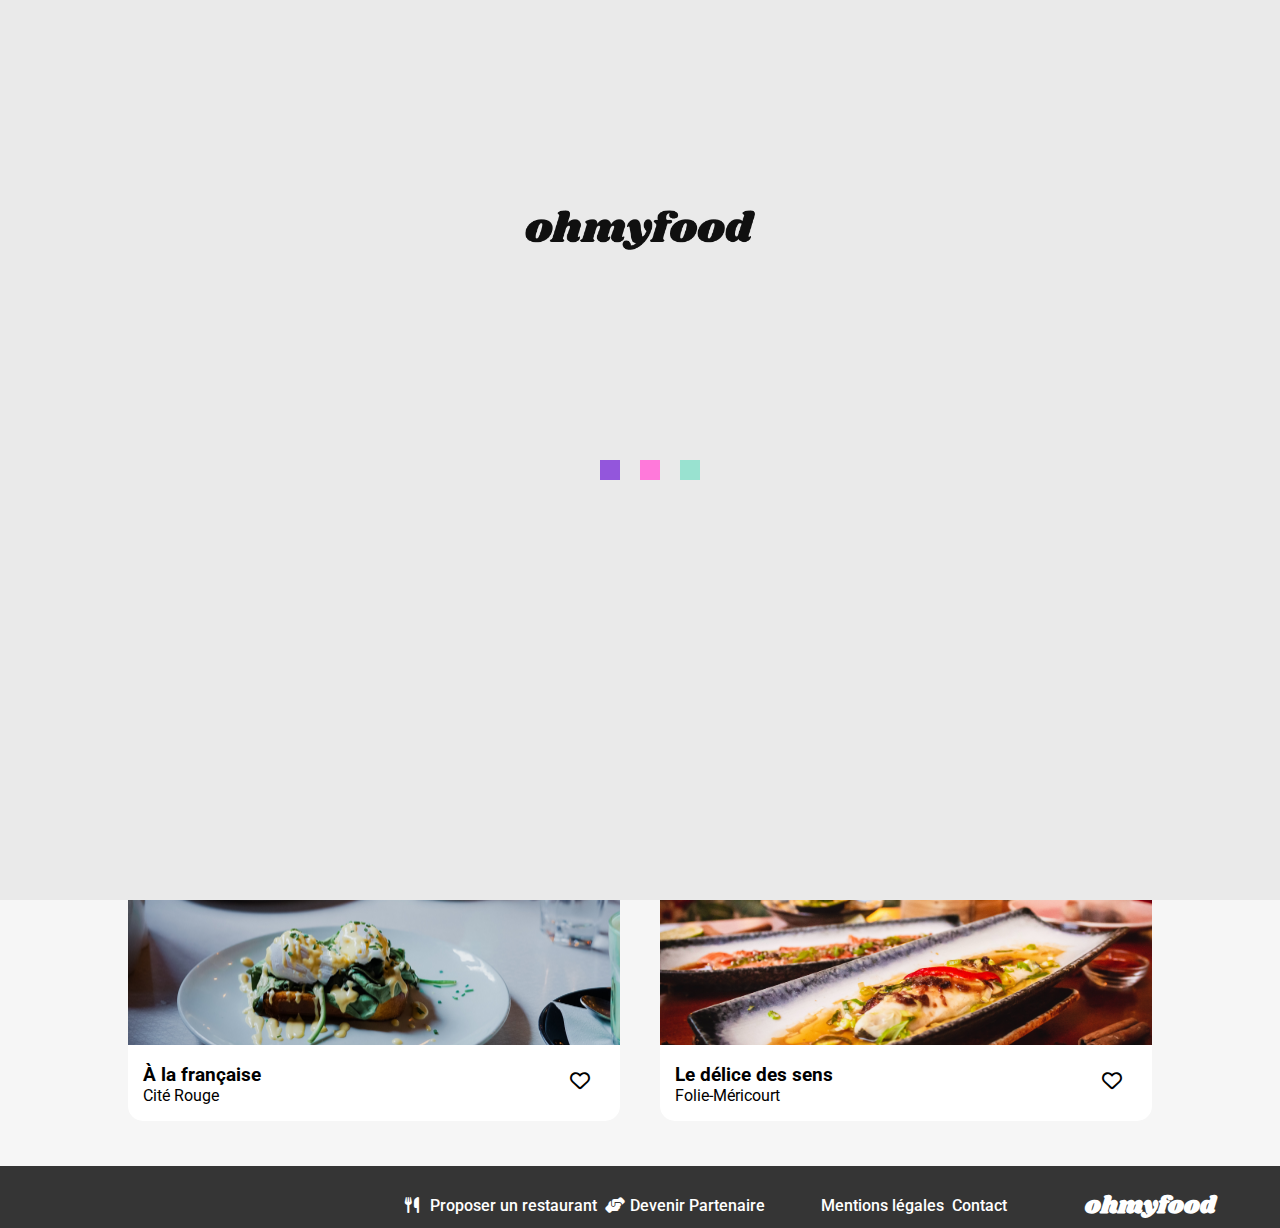
==== commit 32d4681d: "Ajout du loader + mail contact et media queries" ====
--- a/index.html
+++ b/index.html
@@ -11,6 +11,15 @@
 </head>
 
 <body>
+    <div class="loader">
+        <div class="loader__logo"> <img src="./sass/ressources/images/logo/ohmyfood.png" alt="Logo ohmyfood"></div>
+        <div class="loader__container">
+            <div class="loader__bar "></div>
+            <div class="loader__square loader__square-1"></div>
+            <div class="loader__square loader__square-2"></div>
+            <div class="loader__square loader__square-3"></div>
+        </div>
+    </div>
     <div class="body__container">
     <header>
         <nav>
@@ -59,7 +68,7 @@
                     <a href="./restaurants/la-palette-du-gout.html" class="cards__link">
                         <img class="cards__img"
                             src="./sass/ressources/images/restaurants/la-palette-du-gout.jpg"
-                            alt="">
+                            alt="Assiette restaurant la palette du goût">
                         <div class="cards__tag">Nouveau</div>
                         <div class="cards__content">
                             <div class="cards__title">
@@ -81,7 +90,7 @@
                     <a href="./restaurants/la-note-enchantee.html" class="cards__link">
                     <img class="cards__img"
                         src="./sass/ressources/images/restaurants/la-note-enchantee.jpg"
-                        alt="">
+                        alt="Assiette restaurant la note enchantée">
                         <div class="cards__tag">Nouveau</div>
                         <div class="cards__content">
                             <div class="cards__title">
@@ -103,7 +112,7 @@
                     <a href="./restaurants/a-la-francaise.html" class="cards__link">
                         <img class="cards__img"
                             src="./sass/ressources/images/restaurants/a-la-francaise.jpg"
-                            alt="">
+                            alt="Assiette restaurant à la française">
                         <div class="cards__content">
                             <div class="cards__title">
                                 <h3>À la française</h3>
@@ -125,7 +134,7 @@
                     <a href="./restaurants/le-delice-des-sens.html" class="cards__link">
                         <img class="cards__img"
                             src="./sass/ressources/images/restaurants/le-delice-des-sens.jpg"
-                            alt="">
+                            alt="Assiette restaurant le délice des sens">
 
                         <div class="cards__content">
 
@@ -146,7 +155,7 @@
                 </article>
             </div>
             </section>
-
+            
     </main>
     <footer class="footer">
         <h2 class="footer__title">ohmyfood</h2>
@@ -158,7 +167,7 @@
                     class="fa-solid fa-handshake-angle"></i><a href="">Devenir
                     Partenaire</a></li>
             <li class="footer__list--link"><a href="#">Mentions légales</a></li>
-            <li class="footer__list--link"><a href="mailtio:romain.schittek@gmail.com">Contact</a></li>
+            <li class="footer__list--link"><a href="mailto:romain.schittek@gmail.com">Contact</a></li>
         </ul>
     </footer>
 </div>
--- a/assets/css/style.css
+++ b/assets/css/style.css
@@ -90,13 +90,13 @@
 }
 
 /****** Media queries ***********/
-/* Medium devices (tablets, more/equal than 769px) */
+/* Medium devices (tablets, more/equal than 768px) */
 @media (min-width: 768px) {
   .cards {
     min-width: 47%;
   }
 }
-/* Large Devices (Desktop, more/equal than 1025px */
+/* Large Devices (Desktop, more/equal than 1024px */
 @media (min-width: 1024px) {
   .cards {
     min-width: 48%;
@@ -132,7 +132,7 @@
 }
 
 /****** Media queries ***********/
-/* Medium devices (tablets, more/equal than 769px) */
+/* Medium devices (tablets, more/equal than 768px) */
 @media (min-width: 769px) {
   .footer {
     flex-direction: row-reverse;
@@ -149,7 +149,7 @@
     margin-left: 1rem;
   }
 }
-/* Large Devices (Desktop, more/equal than 1025px */
+/* Large Devices (Desktop, more/equal than 1024px */
 @media (min-width: 1025px) {
   .footer {
     padding-inline: 5%;
@@ -196,7 +196,8 @@
 }
 .section-menu .menu-content__header {
   display: flex;
-  justify-content: space-between;
+  justify-content: center;
+  gap: 30px;
 }
 
 i.fa-regular {
@@ -266,18 +267,19 @@
 .button {
   display: flex;
   justify-content: center;
+  margin-top: 30px;
 }
 
 .dish__anima-0 {
-  animation: appear 1500ms ease-in-out backwards;
+  animation: appear 2000ms 200ms ease-in-out backwards;
 }
 
 .dish__anima-1 {
-  animation: appear 1500ms ease-in-out 750ms backwards;
+  animation: appear 2000ms ease-in-out 1000ms backwards;
 }
 
 .dish__anima-2 {
-  animation: appear 1500ms ease-in-out 1000ms backwards;
+  animation: appear 2000ms ease-in-out 1500ms backwards;
 }
 
 @keyframes appear {
@@ -288,6 +290,19 @@
     opacity: 1;
   }
 }
+/****** Media queries ***********/
+/* Medium devices (tablets, more/equal than 768px) */
+@media (min-width: 768px) {
+  .section-menu {
+    display: flex;
+    flex-direction: column;
+    align-items: center;
+  }
+  .section-menu .menu-content {
+    width: 50%;
+    padding-inline: 15%;
+  }
+}
 * {
   margin: 0;
   font-family: "Roboto", sans-serif;
@@ -305,6 +320,7 @@
 
 /***************  HEADER **************/
 nav {
+  position: relative;
   width: 100%;
   display: flex;
   flex-direction: column;
@@ -318,7 +334,14 @@
   height: 36px;
   padding: 10px 0;
 }
-nav .nav__input {
+
+.nav-restaurant__return {
+  position: absolute;
+  z-index: 2;
+  left: 10px;
+}
+
+.nav__input {
   display: flex;
   justify-content: center;
   align-items: center;
@@ -327,7 +350,7 @@
   background-color: rgb(234, 234, 234);
   font-size: 16px;
 }
-nav .nav__input .fa-location-dot {
+.nav__input .fa-location-dot {
   padding-inline: 10px;
 }
 
@@ -352,7 +375,7 @@
   padding-left: 10px;
   display: flex;
   flex-direction: column;
-  gap: 25px;
+  gap: 35px;
 }
 .section-function__container--tips {
   display: flex;
@@ -408,8 +431,8 @@
 }
 
 /****** Media queries ***********/
-/* Medium devices (tablets, more/equal than 769px) */
-@media (min-width: 769px) {
+/* Medium devices (tablets, more/equal than 768px) */
+@media (min-width: 768px) {
   .section-function {
     padding-inline: 5%;
   }
@@ -424,7 +447,7 @@
     justify-content: space-between;
   }
 }
-/* Large Devices (Desktop, more/equal than 1025px */
+/* Large Devices (Desktop, more/equal than 1024px */
 @media (min-width: 1200px) {
   .section-function {
     padding-inline: 10%;
@@ -433,9 +456,109 @@
     flex-direction: row;
   }
   .section-function__container--tips {
-    width: 28%;
+    width: 33%;
   }
   .section-restaurants {
     padding-inline: 10%;
   }
+}
+/***** LOADER *****/
+.loader {
+  position: absolute;
+  z-index: 500;
+  inset: 0;
+  width: 100%;
+  height: 100vh;
+  background-color: rgb(234, 234, 234);
+  display: flex;
+  flex-wrap: wrap;
+  justify-content: center;
+  animation: disapear 1s 3000ms forwards;
+}
+.loader__logo {
+  display: flex;
+  justify-content: center;
+  margin: auto;
+  width: 100%;
+  height: 40px;
+}
+.loader__container {
+  display: flex;
+  gap: 20px;
+}
+.loader__square {
+  width: 20px;
+  height: 20px;
+}
+.loader__square-1 {
+  background-color: #9356DC;
+  animation: loader 2s both infinite;
+}
+.loader__square-2 {
+  background-color: #FF79DA;
+  animation: loader-2 2s infinite;
+}
+.loader__square-3 {
+  background-color: #99E2D0;
+  animation: loader-3 2s infinite;
+}
+
+@keyframes loader {
+  0% {
+    transform: translate(0);
+  }
+  25% {
+    transform: translateX(80px);
+  }
+  50% {
+    transform: translateX(40px);
+  }
+  75% {
+    transform: translateX(0px);
+  }
+  100% {
+    transform: translateX(0);
+  }
+}
+@keyframes loader-2 {
+  0% {
+    transform: translate(0);
+  }
+  25% {
+    transform: translateX(0);
+  }
+  50% {
+    transform: translateX(-40px);
+  }
+  75% {
+    transform: translateX(40px);
+  }
+  100% {
+    transform: translateX(0);
+  }
+}
+@keyframes loader-3 {
+  0% {
+    transform: translate(0);
+  }
+  25% {
+    transform: translateX(-80px);
+  }
+  50% {
+    transform: translateX(0);
+  }
+  75% {
+    transform: translateX(-40px);
+  }
+  100% {
+    transform: translateX(0);
+  }
+}
+@keyframes disapear {
+  from {
+    transform: translateX(0);
+  }
+  to {
+    transform: translateX(-9999px);
+  }
 }/*# sourceMappingURL=style.css.map */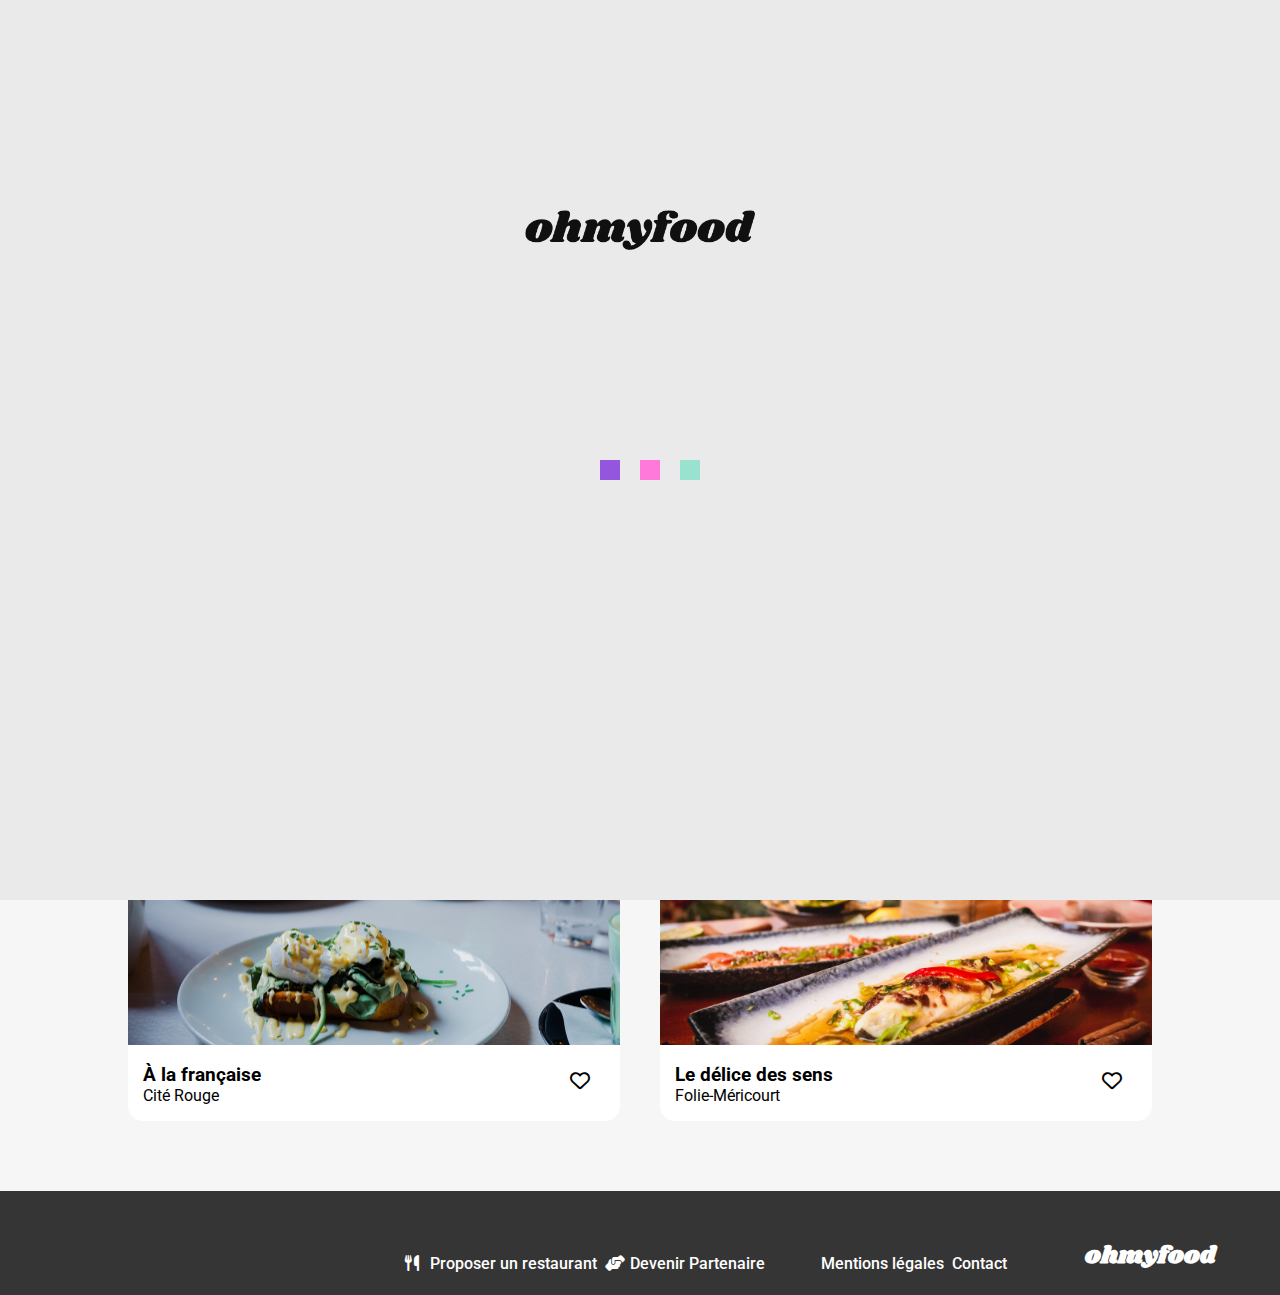
==== commit 9c0d32ba: "Corrections mineures" ====
--- a/index.html
+++ b/index.html
@@ -19,7 +19,7 @@
             <div class="loader__square loader__square-2"></div>
             <div class="loader__square loader__square-3"></div>
         </div>
-    </div>
+    </div> 
     <div class="body__container">
     <header>
         <nav>
--- a/assets/css/style.css
+++ b/assets/css/style.css
@@ -83,7 +83,7 @@
 
 input[type=checkbox]:checked ~ i.fa-solid.fa-heart {
   background: linear-gradient(#FF79DA, #9356DC);
-  background-clip: text;
+  -webkit-background-clip: text;
   -webkit-text-fill-color: transparent;
   visibility: inherit;
   font-size: 23px;
@@ -133,8 +133,9 @@
 
 /****** Media queries ***********/
 /* Medium devices (tablets, more/equal than 768px) */
-@media (min-width: 769px) {
+@media (min-width: 768px) {
   .footer {
+    height: 60px;
     flex-direction: row-reverse;
     align-items: center;
   }
@@ -150,11 +151,10 @@
   }
 }
 /* Large Devices (Desktop, more/equal than 1024px */
-@media (min-width: 1025px) {
+@media (min-width: 1024px) {
   .footer {
     padding-inline: 5%;
-    padding-bottom: 5px;
-    align-items: center;
+    align-items: flex-end;
   }
   .footer__title {
     padding-left: 5%;
@@ -197,7 +197,7 @@
 .section-menu .menu-content__header {
   display: flex;
   justify-content: center;
-  gap: 30px;
+  gap: 10px;
 }
 
 i.fa-regular {
@@ -309,11 +309,13 @@
 }
 
 body {
+  min-height: 100%;
   display: flex;
   justify-content: center;
 }
 
 .body__container {
+  position: relative;
   width: 100%;
   max-width: 1440px;
 }
@@ -422,6 +424,7 @@
   padding: 2% 5%;
   display: flex;
   flex-direction: column;
+  padding-bottom: 50px;
 }
 .section-restaurants__container {
   margin: 20px 0;
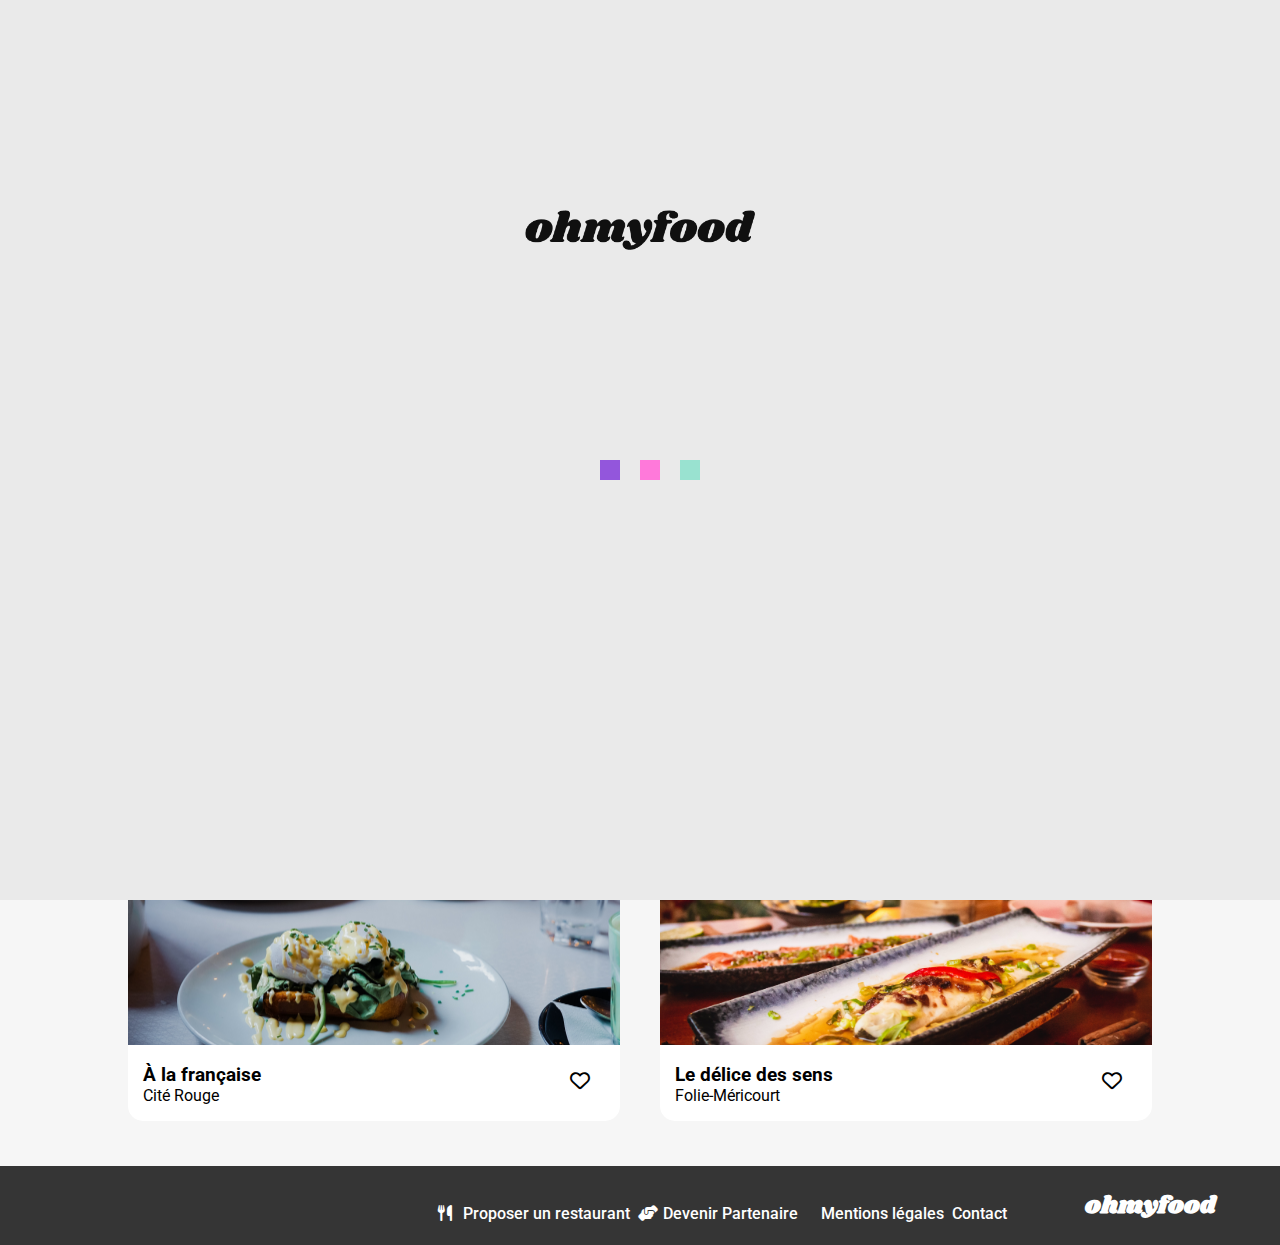
==== commit 65812ebf: "Corrections mineurs footer" ====
--- a/index.html
+++ b/index.html
@@ -63,7 +63,6 @@
         <section class="section-restaurants">
             <div class="section-restaurants__container">
                 <h2 class="section-restaurants__title">Restaurants</h2>
-            
                 <article class="cards">
                     <a href="./restaurants/la-palette-du-gout.html" class="cards__link">
                         <img class="cards__img"
--- a/assets/css/style.css
+++ b/assets/css/style.css
@@ -41,22 +41,6 @@
 }
 .cards__tag {
   position: absolute;
-}
-.cards__content {
-  padding: 15px;
-}
-.cards__title {
-  width: 70%;
-}
-.cards__icone {
-  font-size: 20px;
-  position: absolute;
-  right: 15px;
-  bottom: 20px;
-}
-
-.cards__tag {
-  position: absolute;
   top: 12px;
   right: 12px;
   background: #99E2D0;
@@ -65,12 +49,24 @@
   border-radius: 2px;
   padding: 10px;
 }
+.cards__content {
+  padding: 15px;
+}
+.cards__title {
+  width: 70%;
+}
+.cards__icone {
+  font-size: 20px;
+  position: absolute;
+  right: 15px;
+  bottom: 20px;
+}
 
 #checkbox, #checkbox2, #checkbox3, #checkbox4 {
   display: none;
 }
 
-i.fa-regular.fa-heart:hover {
+i.fa-regular.fa-heart {
   cursor: pointer;
 }
 
@@ -84,6 +80,7 @@
 input[type=checkbox]:checked ~ i.fa-solid.fa-heart {
   background: linear-gradient(#FF79DA, #9356DC);
   -webkit-background-clip: text;
+  background-clip: text;
   -webkit-text-fill-color: transparent;
   visibility: inherit;
   font-size: 23px;
@@ -104,6 +101,9 @@
   }
 }
 .footer {
+  height: 100%;
+  position: relative;
+  bottom: 0;
   padding: 22px 25px;
   display: flex;
   flex-direction: column;
@@ -135,7 +135,6 @@
 /* Medium devices (tablets, more/equal than 768px) */
 @media (min-width: 768px) {
   .footer {
-    height: 60px;
     flex-direction: row-reverse;
     align-items: center;
   }
@@ -160,7 +159,7 @@
     padding-left: 5%;
   }
   .footer__list :nth-child(3) {
-    margin-left: 3rem;
+    margin-left: 15px;
   }
 }
 .nav-restaurant {
@@ -303,6 +302,109 @@
     padding-inline: 15%;
   }
 }
+/***** LOADER *****/
+.loader {
+  position: fixed;
+  left: 0;
+  top: 0;
+  right: 0;
+  bottom: 0;
+  z-index: 999;
+  width: 100%;
+  height: 100%;
+  background-color: rgb(234, 234, 234);
+  display: flex;
+  flex-wrap: wrap;
+  justify-content: center;
+  animation: disapear 1s 3000ms forwards;
+}
+.loader__logo {
+  display: flex;
+  justify-content: center;
+  margin: auto;
+  width: 100%;
+  height: 40px;
+}
+.loader__container {
+  display: flex;
+  gap: 20px;
+}
+.loader__square {
+  width: 20px;
+  height: 20px;
+}
+.loader__square-1 {
+  background-color: #9356DC;
+  animation: loader 2s both infinite;
+}
+.loader__square-2 {
+  background-color: #FF79DA;
+  animation: loader-2 2s infinite;
+}
+.loader__square-3 {
+  background-color: #99E2D0;
+  animation: loader-3 2s infinite;
+}
+
+@keyframes loader {
+  0% {
+    transform: translate(0);
+  }
+  25% {
+    transform: translateX(80px);
+  }
+  50% {
+    transform: translateX(40px);
+  }
+  75% {
+    transform: translateX(0px);
+  }
+  100% {
+    transform: translateX(0);
+  }
+}
+@keyframes loader-2 {
+  0% {
+    transform: translate(0);
+  }
+  25% {
+    transform: translateX(0);
+  }
+  50% {
+    transform: translateX(-40px);
+  }
+  75% {
+    transform: translateX(40px);
+  }
+  100% {
+    transform: translateX(0);
+  }
+}
+@keyframes loader-3 {
+  0% {
+    transform: translate(0);
+  }
+  25% {
+    transform: translateX(-80px);
+  }
+  50% {
+    transform: translateX(0);
+  }
+  75% {
+    transform: translateX(-40px);
+  }
+  100% {
+    transform: translateX(0);
+  }
+}
+@keyframes disapear {
+  from {
+    transform: translateX(0);
+  }
+  to {
+    transform: translateX(-9999px);
+  }
+}
 * {
   margin: 0;
   font-family: "Roboto", sans-serif;
@@ -317,6 +419,7 @@
 .body__container {
   position: relative;
   width: 100%;
+  height: 100%;
   max-width: 1440px;
 }
 
@@ -327,7 +430,6 @@
   display: flex;
   flex-direction: column;
   align-items: center;
-  box-shadow: 0 2px 4px 0 rgba(0, 0, 0, 0.15);
 }
 nav .nav__logo {
   width: 100%;
@@ -335,6 +437,10 @@
   justify-content: center;
   height: 36px;
   padding: 10px 0;
+  box-shadow: 0 2px 4px 2px rgba(0, 0, 0, 0.3);
+}
+nav .nav__logo--img {
+  max-width: 207px;
 }
 
 .nav-restaurant__return {
@@ -424,7 +530,6 @@
   padding: 2% 5%;
   display: flex;
   flex-direction: column;
-  padding-bottom: 50px;
 }
 .section-restaurants__container {
   margin: 20px 0;
@@ -451,7 +556,7 @@
   }
 }
 /* Large Devices (Desktop, more/equal than 1024px */
-@media (min-width: 1200px) {
+@media (min-width: 1024px) {
   .section-function {
     padding-inline: 10%;
   }
@@ -464,104 +569,4 @@
   .section-restaurants {
     padding-inline: 10%;
   }
-}
-/***** LOADER *****/
-.loader {
-  position: absolute;
-  z-index: 500;
-  inset: 0;
-  width: 100%;
-  height: 100vh;
-  background-color: rgb(234, 234, 234);
-  display: flex;
-  flex-wrap: wrap;
-  justify-content: center;
-  animation: disapear 1s 3000ms forwards;
-}
-.loader__logo {
-  display: flex;
-  justify-content: center;
-  margin: auto;
-  width: 100%;
-  height: 40px;
-}
-.loader__container {
-  display: flex;
-  gap: 20px;
-}
-.loader__square {
-  width: 20px;
-  height: 20px;
-}
-.loader__square-1 {
-  background-color: #9356DC;
-  animation: loader 2s both infinite;
-}
-.loader__square-2 {
-  background-color: #FF79DA;
-  animation: loader-2 2s infinite;
-}
-.loader__square-3 {
-  background-color: #99E2D0;
-  animation: loader-3 2s infinite;
-}
-
-@keyframes loader {
-  0% {
-    transform: translate(0);
-  }
-  25% {
-    transform: translateX(80px);
-  }
-  50% {
-    transform: translateX(40px);
-  }
-  75% {
-    transform: translateX(0px);
-  }
-  100% {
-    transform: translateX(0);
-  }
-}
-@keyframes loader-2 {
-  0% {
-    transform: translate(0);
-  }
-  25% {
-    transform: translateX(0);
-  }
-  50% {
-    transform: translateX(-40px);
-  }
-  75% {
-    transform: translateX(40px);
-  }
-  100% {
-    transform: translateX(0);
-  }
-}
-@keyframes loader-3 {
-  0% {
-    transform: translate(0);
-  }
-  25% {
-    transform: translateX(-80px);
-  }
-  50% {
-    transform: translateX(0);
-  }
-  75% {
-    transform: translateX(-40px);
-  }
-  100% {
-    transform: translateX(0);
-  }
-}
-@keyframes disapear {
-  from {
-    transform: translateX(0);
-  }
-  to {
-    transform: translateX(-9999px);
-  }
 }/*# sourceMappingURL=style.css.map */